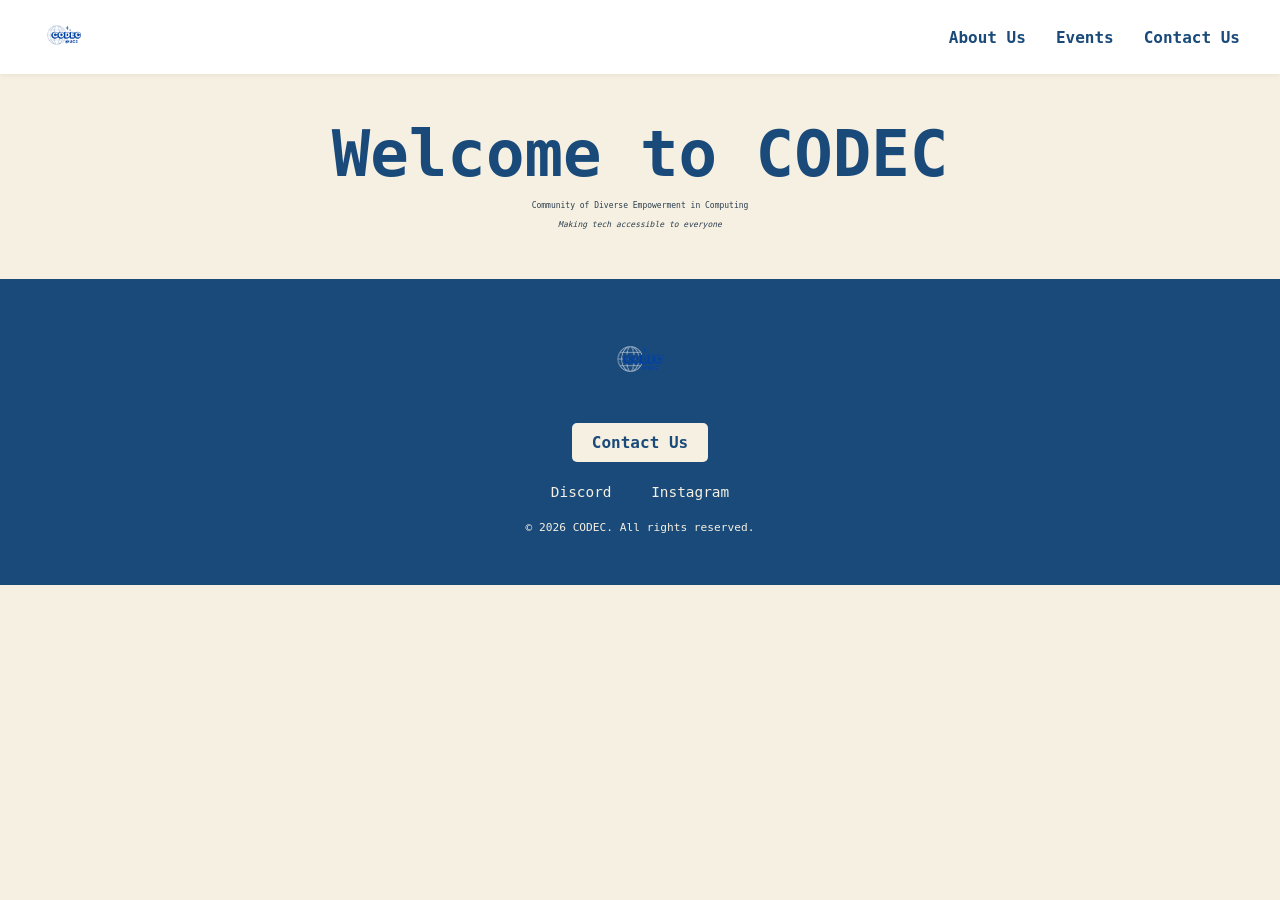
==== index.html @ 39ebc60e "Update index.html font size" ====
<!DOCTYPE html>
<html>
<head>
    <title>CODEC | Home</title>
    <style>
        /* Global Styles */
        body { 
            font-family: Menlo, Consolas, monaco, monospace; 
            background-color: #f5f0e1; /* Tan */
            color: #2c3e50; /* Blue */
            margin: 0;
            padding: 0;
            text-align: center;
        }

      header {
        background-color: #ffffff;
        padding: 5px 40px;
        display: flex;
        justify-content: space-between; /* This keeps them on opposite ends */
        align-items: center;
        box-shadow: 0 2px 5px rgba(0,0,0,0.05);
        position: sticky;
        top: 0;
        z-index: 100;
    }
    
    .nav-links {
        display: flex;
        gap: 30px;
    }

    .nav-links a {
        text-decoration: none;
        color: #1a4a7a;
        font-weight: bold;
        transition: 0.3s;
        margin-left: 0; 
    }

        .header-logo img {
            height: 60px;
            transition: 0.3s;
        }

        /* --- MAIN CONTENT --- */
        .hero-section h1 { 
            color: #1a4a7a; 
            font-size: 4em; /* Increased from 3em to 4.5em */
            margin-bottom: 10px; 
        }
        
        .hero-section p {
            font-size: 0.5em; /* This makes the sub-text easier to read */
            max-width: 500px;
            margin: 10px auto; /* Centers the paragraph text block */
        }

        .watermark {
            position: fixed;
            top: 50%;
            left: 50%;
            transform: translate(-50%, -50%);
            width: 400px;
            opacity: 0.05;
            z-index: -1;
            pointer-events: none;
        }

        h1 { color: #1a4a7a; font-size: 3em; margin-bottom: 10px; }

        /* --- FOOTER --- */
        footer {
            background-color: #1a4a7a; /* Blue footer */
            color: #f5f0e1; /* Tan text */
            padding: 40px 20px;
            margin-top: 50px;
        }

        .footer-logo {
            width: 80px;
            margin-bottom: 20px;
            aspect-ratio: 1 / 1;
            object-fit: contain;
            transition: 0.3s;
        }

        .footer-btn {
            display: inline-block;
            padding: 10px 20px;
            background-color: #f5f0e1;
            color: #1a4a7a;
            text-decoration: none;
            border-radius: 5px;
            font-weight: bold;
            margin-bottom: 20px;
        }

        .social-links a {
            color: #f5f0e1;
            text-decoration: none;
            margin: 0 15px;
            font-size: 0.9em;
            border-bottom: 1px solid transparent;
        }

        .social-links a:hover {
            border-bottom: 1px solid #f5f0e1;
        }
    </style>
</head>
<body>

    <img src="logo.png" class="watermark" alt="">

    <header>
        <a href="index.html" class="header-logo">
            <img src="CODEC_transparent.png" alt="CODEC Home">
        </a>
        
        <div class="nav-links">
            <a href="about_us.html">About Us</a>
            <a href="events.html">Events</a>
            <a href="contact.html">Contact Us</a>
        </div>  
    </header>

    <div class="hero-section">
        <h1>Welcome to CODEC</h1>
        <p>Community of Diverse Empowerment in Computing</p>
        <p style="font-style: italic;">Making tech accessible to everyone</p>
    </div>

    <footer>
        <img src="CODEC.png" alt="CODEC Logo" class="footer-logo">
        <br>
        <a href="contact.html" class="footer-btn">Contact Us</a>
        
        <div class="social-links">
            <a href="https://discord.gg/QSYSCFb" target="_blank">Discord</a>
            <a href="https://www.instagram.com/codec.uci/" target="_blank">Instagram</a>
        </div>
        <p style="font-size: 0.7em; margin-top: 20px;">© 2026 CODEC. All rights reserved.</p>
    </footer>

</body>
</html>
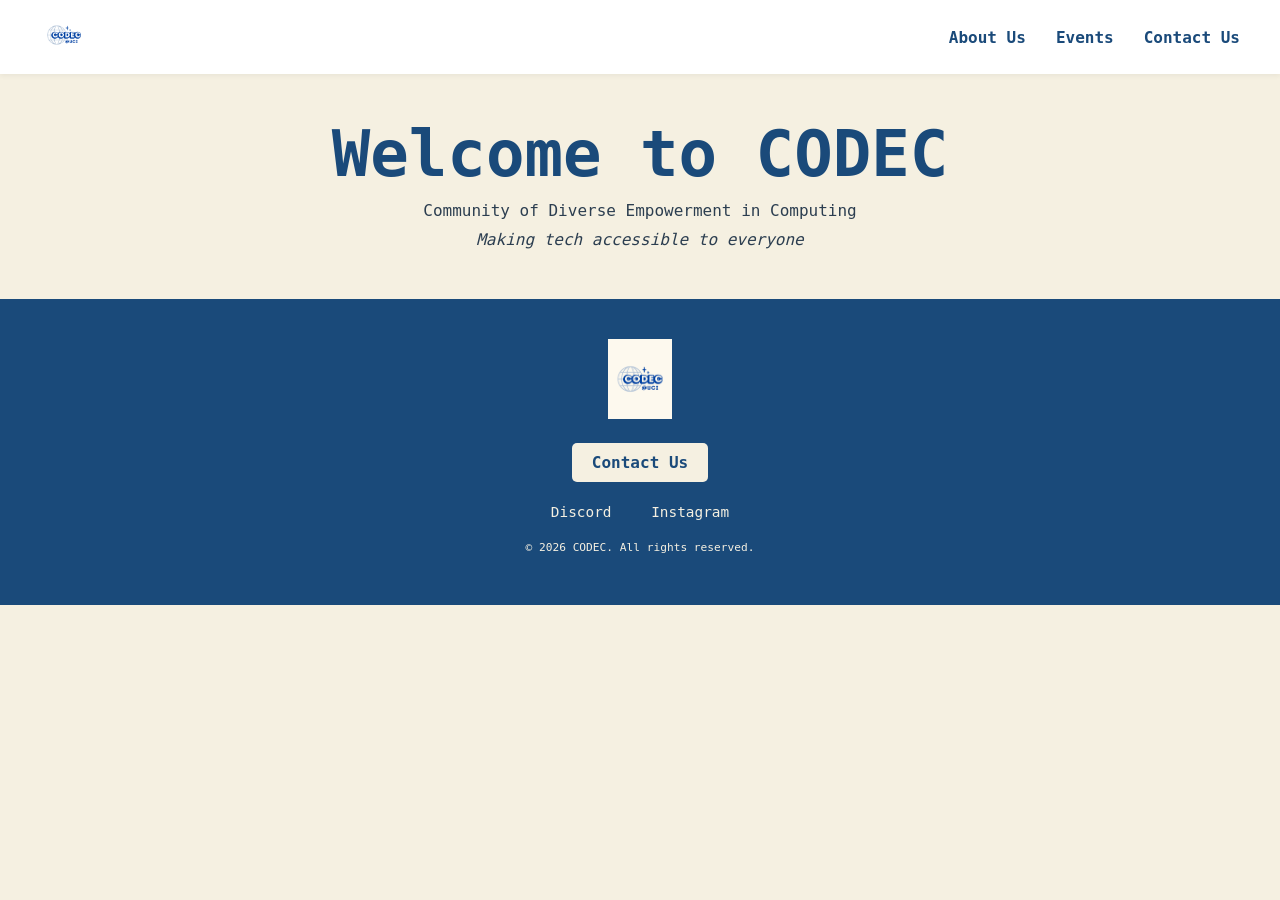
==== commit 376882cb: "Update index.html font" ====
--- a/index.html
+++ b/index.html
@@ -17,7 +17,7 @@
         background-color: #ffffff;
         padding: 5px 40px;
         display: flex;
-        justify-content: space-between; /* This keeps them on opposite ends */
+        justify-content: space-between;
         align-items: center;
         box-shadow: 0 2px 5px rgba(0,0,0,0.05);
         position: sticky;
@@ -46,14 +46,14 @@
         /* --- MAIN CONTENT --- */
         .hero-section h1 { 
             color: #1a4a7a; 
-            font-size: 4em; /* Increased from 3em to 4.5em */
+            font-size: 4em;
             margin-bottom: 10px; 
         }
         
         .hero-section p {
-            font-size: 0.5em; /* This makes the sub-text easier to read */
+            font-size: 1em; 
             max-width: 500px;
-            margin: 10px auto; /* Centers the paragraph text block */
+            margin: 10px auto;
         }
 
         .watermark {
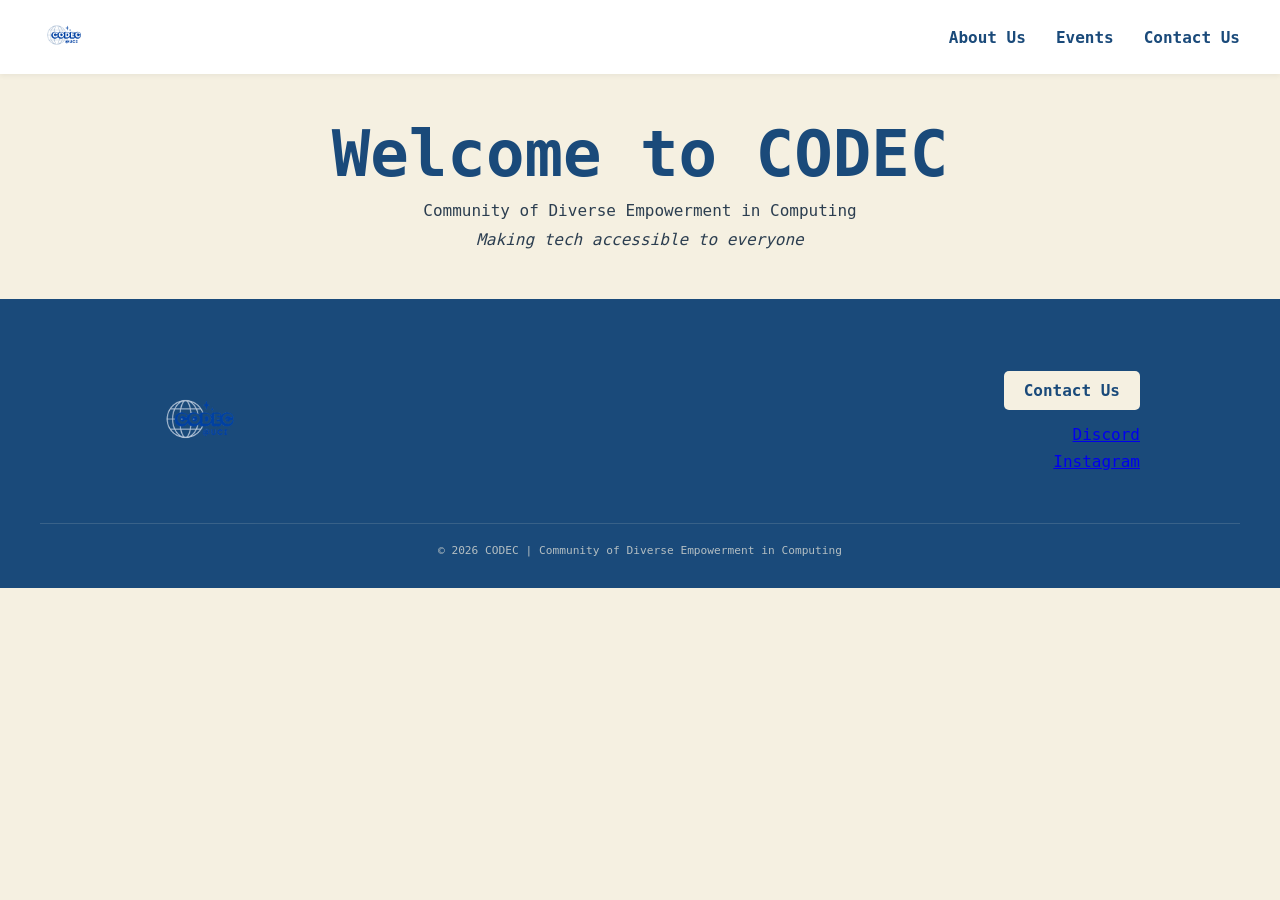
==== commit eb3a428c: "Update index.html changed footer" ====
--- a/index.html
+++ b/index.html
@@ -71,20 +71,45 @@
 
         /* --- FOOTER --- */
         footer {
-            background-color: #1a4a7a; /* Blue footer */
-            color: #f5f0e1; /* Tan text */
-            padding: 40px 20px;
+            background-color: #1a4a7a; /* Blue */
+            color: #f5f0e1; /* Tan */
+            padding: 60px 40px 20px 40px; /* Extra top padding for the logo */
             margin-top: 50px;
         }
-
+        
+        .footer-container {
+            display: flex;
+            justify-content: space-between; /* Logo left, Socials right */
+            align-items: center;
+            max-width: 1000px;
+            margin: 0 auto; /* Centers the whole footer content on the screen */
+        }
+        
         .footer-logo {
-            width: 80px;
-            margin-bottom: 20px;
-            aspect-ratio: 1 / 1;
-            object-fit: contain;
+            width: 120px;
+            height: 120px;
+            object-fit: contain; /* Squares logo */
             transition: 0.3s;
         }
-
+        
+        .footer-logo:hover {
+            transform: scale(1.05);
+        }
+        
+        .footer-right {
+            display: flex;
+            flex-direction: column; /* Stacks the button and the links */
+            align-items: flex-end;   /* Aligns them to the right side */
+            gap: 15px;
+        }
+        
+        .social-links {
+            display: flex;
+            flex-direction: column; /* Stacks Discord and Instagram */
+            gap: 8px;
+            text-align: right;
+        }
+        
         .footer-btn {
             display: inline-block;
             padding: 10px 20px;
@@ -93,19 +118,14 @@
             text-decoration: none;
             border-radius: 5px;
             font-weight: bold;
-            margin-bottom: 20px;
         }
-
-        .social-links a {
-            color: #f5f0e1;
-            text-decoration: none;
-            margin: 0 15px;
-            font-size: 0.9em;
-            border-bottom: 1px solid transparent;
-        }
-
-        .social-links a:hover {
-            border-bottom: 1px solid #f5f0e1;
+        
+        .copyright {
+            font-size: 0.7em;
+            margin-top: 40px;
+            opacity: 0.7;
+            border-top: 1px solid rgba(245, 240, 225, 0.2);
+            padding-top: 20px;
         }
     </style>
 </head>
@@ -132,15 +152,22 @@
     </div>
 
     <footer>
-        <img src="CODEC.png" alt="CODEC Logo" class="footer-logo">
-        <br>
-        <a href="contact.html" class="footer-btn">Contact Us</a>
-        
-        <div class="social-links">
-            <a href="https://discord.gg/QSYSCFb" target="_blank">Discord</a>
-            <a href="https://www.instagram.com/codec.uci/" target="_blank">Instagram</a>
+        <div class="footer-container">
+            <div class="footer-left">
+                <a href="index.html">
+                    <img src="CODEC_transparent.png" alt="CODEC Logo" class="footer-logo">
+                </a>
+            </div>
+    
+            <div class="footer-right">
+                <a href="contact.html" class="footer-btn">Contact Us</a>
+                <div class="social-links">
+                    <a href="https://discord.gg/QSYSCFb" target="_blank">Discord</a>
+                    <a href="https://www.instagram.com/codec.uci/" target="_blank">Instagram</a>
+                </div>
+            </div>
         </div>
-        <p style="font-size: 0.7em; margin-top: 20px;">© 2026 CODEC. All rights reserved.</p>
+        <p class="copyright">© 2026 CODEC | Community of Diverse Empowerment in Computing</p>
     </footer>
 
 </body>
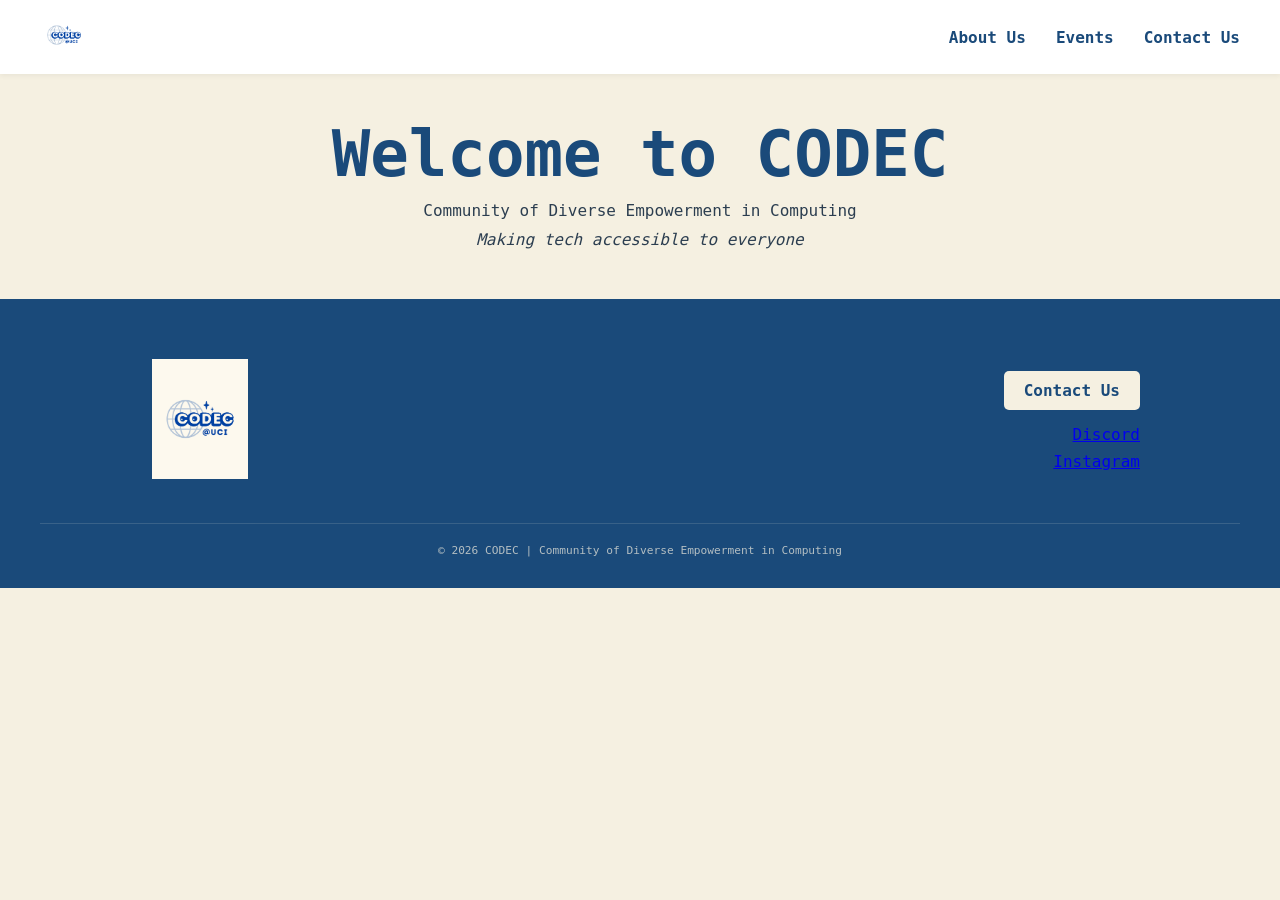
==== commit 752e09b5: "Update index.html wrong logo" ====
--- a/index.html
+++ b/index.html
@@ -155,7 +155,7 @@
         <div class="footer-container">
             <div class="footer-left">
                 <a href="index.html">
-                    <img src="CODEC_transparent.png" alt="CODEC Logo" class="footer-logo">
+                    <img src="CODEC.jpg" alt="CODEC Logo" class="footer-logo">
                 </a>
             </div>
     
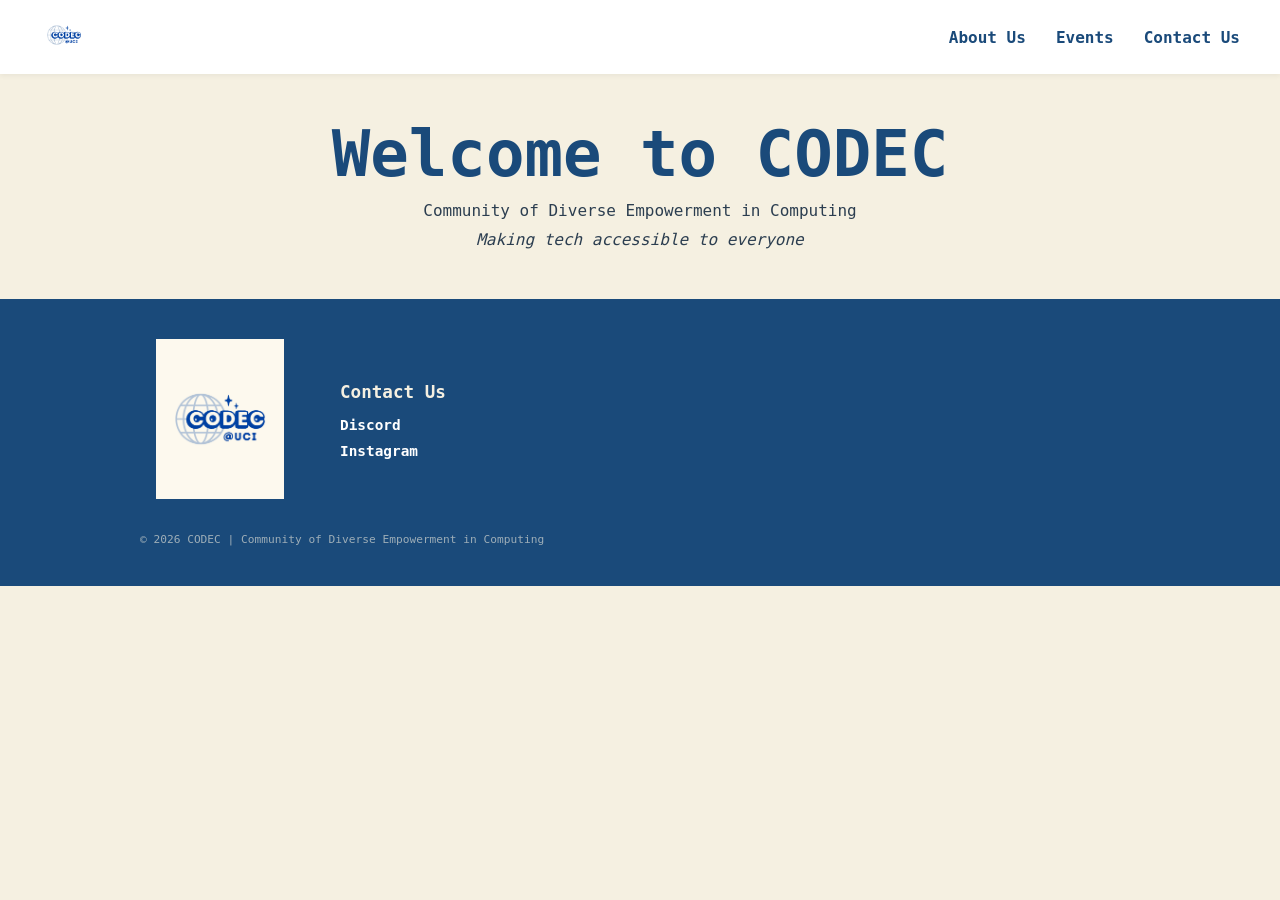
==== commit 8e5c4b76: "Update index.html how do i make this thing square bro" ====
--- a/index.html
+++ b/index.html
@@ -71,61 +71,66 @@
 
         /* --- FOOTER --- */
         footer {
-            background-color: #1a4a7a; /* Blue */
-            color: #f5f0e1; /* Tan */
-            padding: 60px 40px 20px 40px; /* Extra top padding for the logo */
+            background-color: #1a4a7a;
+            color: #f5f0e1;
+            padding: 40px 20px;
             margin-top: 50px;
+            text-align: left; /* Aligns the copyright and content to the left */
         }
         
-        .footer-container {
+        .footer-content {
             display: flex;
-            justify-content: space-between; /* Logo left, Socials right */
-            align-items: center;
+            align-items: center; /* Centers items vertically */
+            gap: 40px;           /* Sets a specific distance from the logo */
             max-width: 1000px;
-            margin: 0 auto; /* Centers the whole footer content on the screen */
+            margin: 0 auto;      /* Keeps the whole unit centered on the page */
         }
         
         .footer-logo {
-            width: 120px;
-            height: 120px;
-            object-fit: contain; /* Squares logo */
+            width: 160px;
+            height: 160px;
+            object-ratio: 1/1;
+            object-fit: contain;
+        }
+        
+        .footer-links-stack {
+            display: flex;
+            flex-direction: column;
+            gap: 10px;
+        }
+        
+        /* Base style for all footer links */
+        .footer-links-stack a {
+            text-decoration: none;
+            font-weight: bold;
             transition: 0.3s;
         }
         
-        .footer-logo:hover {
-            transform: scale(1.05);
+        /* Contact Us link (plain tan/white) */
+        .contact-text-link {
+            color: #f5f0e1;
+            font-size: 1.1em;
+            margin-bottom: 5px;
         }
         
-        .footer-right {
-            display: flex;
-            flex-direction: column; /* Stacks the button and the links */
-            align-items: flex-end;   /* Aligns them to the right side */
-            gap: 15px;
+        /* Discord & Instagram links (white with glow) */
+        .glow-link {
+            color: #ffffff;
+            font-size: 0.9em;
         }
         
-        .social-links {
-            display: flex;
-            flex-direction: column; /* Stacks Discord and Instagram */
-            gap: 8px;
-            text-align: right;
-        }
-        
-        .footer-btn {
-            display: inline-block;
-            padding: 10px 20px;
-            background-color: #f5f0e1;
-            color: #1a4a7a;
-            text-decoration: none;
-            border-radius: 5px;
-            font-weight: bold;
+        .glow-link:hover {
+            color: #ffffff;
+            /* This creates the "Glow" effect */
+            text-shadow: 0 0 8px rgba(255, 255, 255, 0.8), 0 0 20px rgba(255, 255, 255, 0.5);
+            transform: translateX(5px); /* Slight shift to the right on hover */
         }
         
         .copyright {
+            max-width: 1000px;
+            margin: 30px auto 0 auto;
             font-size: 0.7em;
-            margin-top: 40px;
-            opacity: 0.7;
-            border-top: 1px solid rgba(245, 240, 225, 0.2);
-            padding-top: 20px;
+            opacity: 0.6;
         }
     </style>
 </head>
@@ -152,19 +157,15 @@
     </div>
 
     <footer>
-        <div class="footer-container">
-            <div class="footer-left">
-                <a href="index.html">
-                    <img src="CODEC.jpg" alt="CODEC Logo" class="footer-logo">
-                </a>
-            </div>
+        <div class="footer-content">
+            <a href="index.html">
+                <img src="CODEC.jpg" alt="CODEC Logo" class="footer-logo">
+            </a>
     
-            <div class="footer-right">
-                <a href="contact.html" class="footer-btn">Contact Us</a>
-                <div class="social-links">
-                    <a href="https://discord.gg/QSYSCFb" target="_blank">Discord</a>
-                    <a href="https://www.instagram.com/codec.uci/" target="_blank">Instagram</a>
-                </div>
+            <div class="footer-links-stack">
+                <a href="contact.html" class="contact-text-link">Contact Us</a>
+                <a href="https://discord.gg/QSYSCFb" target="_blank" class="glow-link">Discord</a>
+                <a href="https://www.instagram.com/codec.uci/" target="_blank" class="glow-link">Instagram</a>
             </div>
         </div>
         <p class="copyright">© 2026 CODEC | Community of Diverse Empowerment in Computing</p>
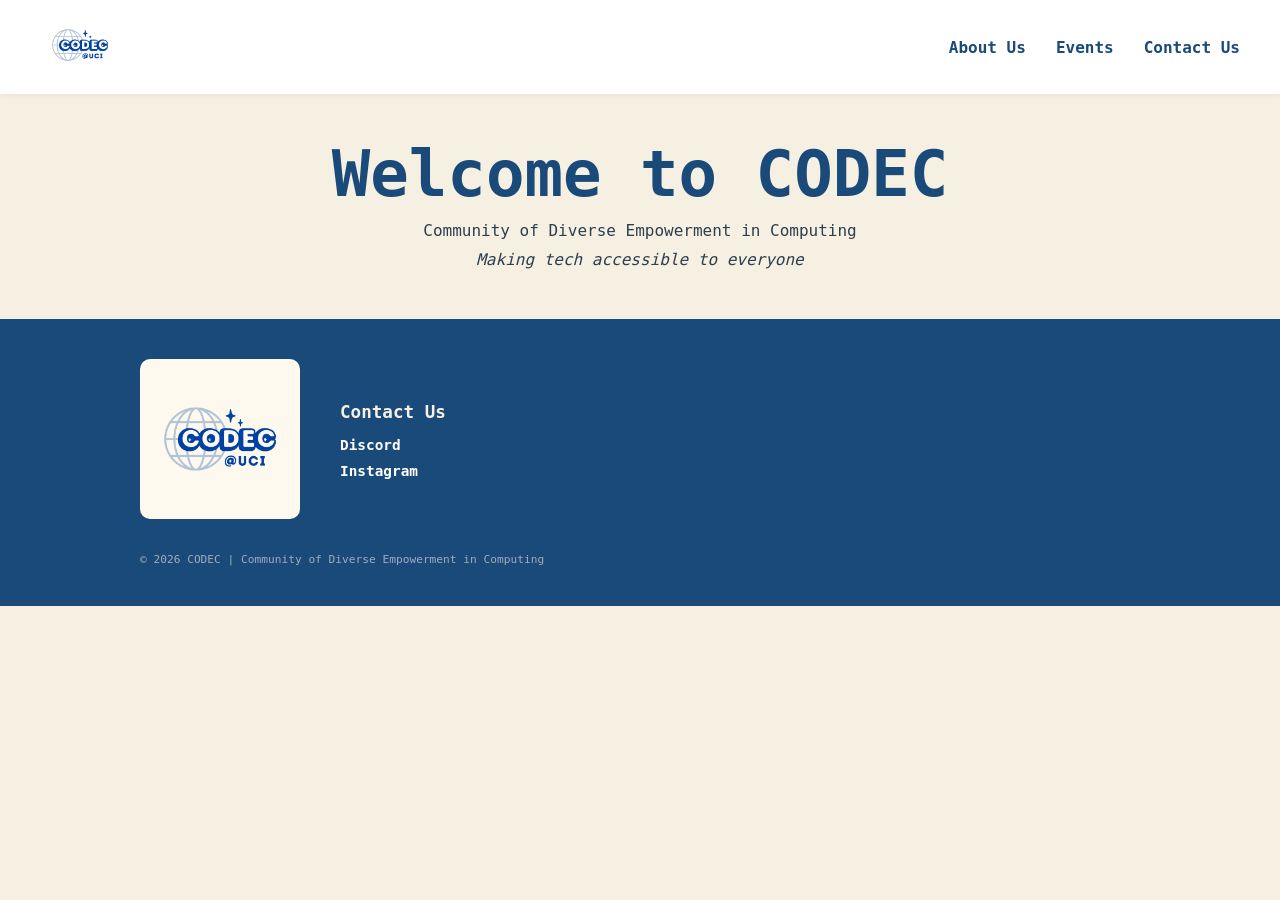
==== commit d05e6d92: "Update index.html logo please" ====
--- a/index.html
+++ b/index.html
@@ -39,7 +39,10 @@
     }
 
         .header-logo img {
-            height: 60px;
+            height: 80px;
+            width: 80px;
+            aspect-ratio: 1/1;
+            object-fit: cover;
             transition: 0.3s;
         }
 
@@ -89,8 +92,9 @@
         .footer-logo {
             width: 160px;
             height: 160px;
-            object-ratio: 1/1;
-            object-fit: contain;
+            aspect-ratio: 1/1;
+            object-fit: cover;
+            border-radius: 10px;
         }
         
         .footer-links-stack {
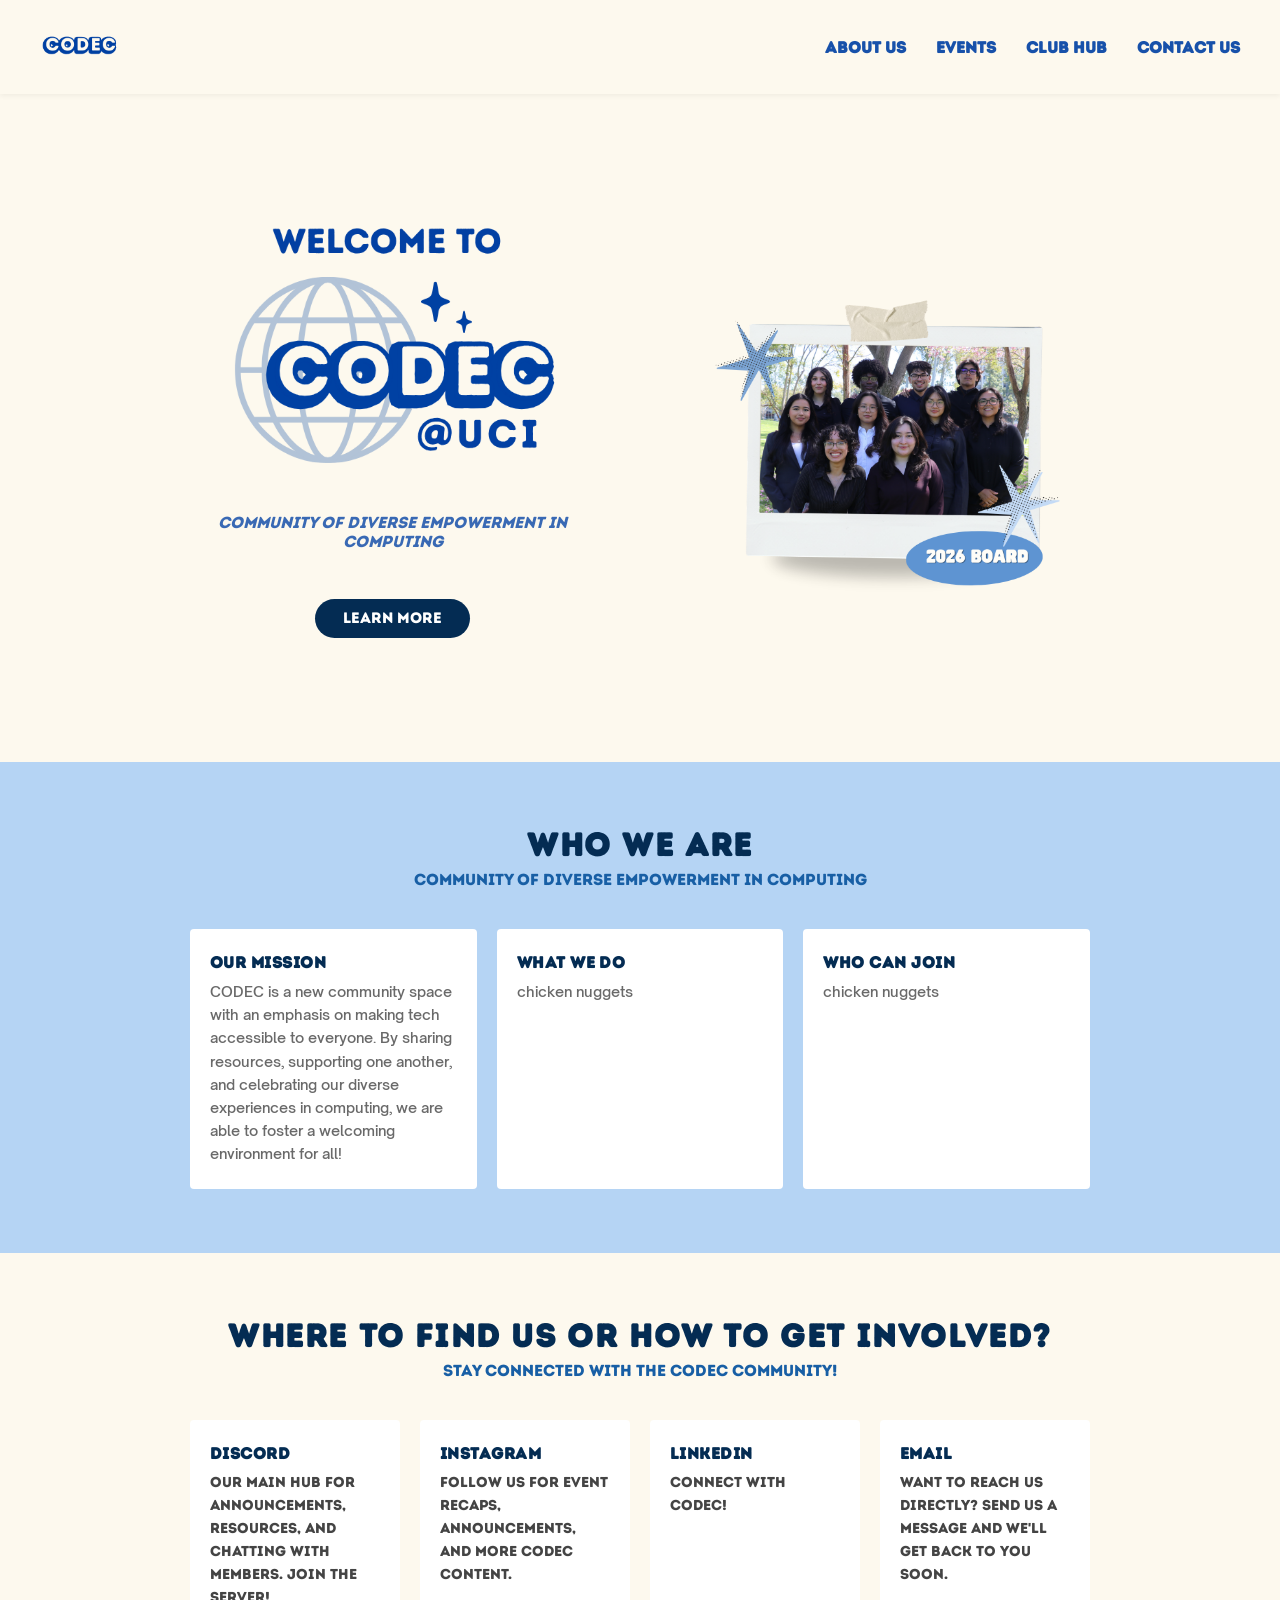
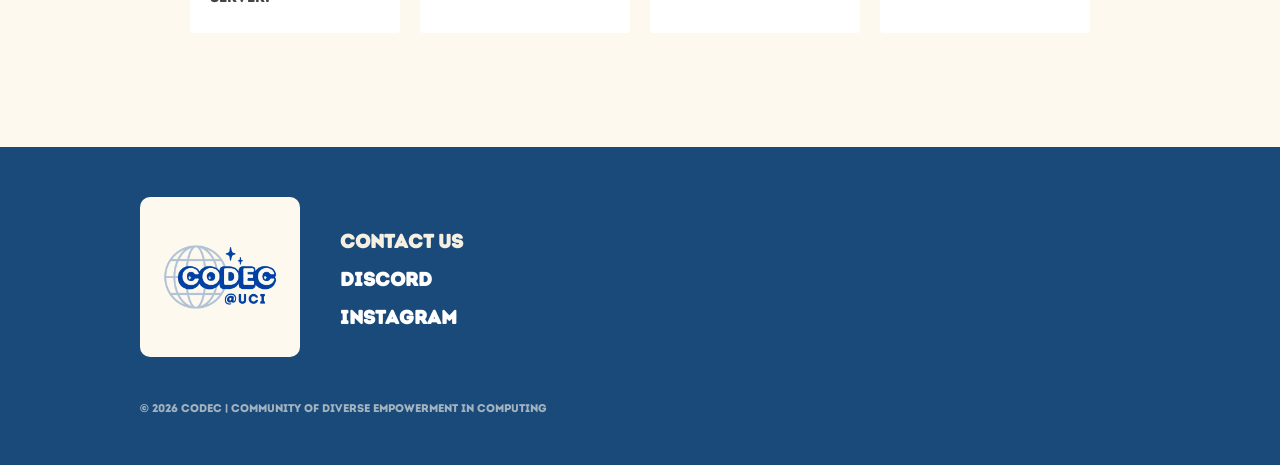
==== commit 6c24f516: "Merge pull request #2 from akritis2/viviana-ui-edits 4-17 UI Changes" ====
--- a/index.html
+++ b/index.html
@@ -2,178 +2,66 @@
 <html>
 <head>
     <title>CODEC | Home</title>
-    <style>
-        /* Global Styles */
-        body { 
-            font-family: Menlo, Consolas, monaco, monospace; 
-            background-color: #f5f0e1; /* Tan */
-            color: #2c3e50; /* Blue */
-            margin: 0;
-            padding: 0;
-            text-align: center;
-        }
-
-      header {
-        background-color: #ffffff;
-        padding: 5px 40px;
-        display: flex;
-        justify-content: space-between;
-        align-items: center;
-        box-shadow: 0 2px 5px rgba(0,0,0,0.05);
-        position: sticky;
-        top: 0;
-        z-index: 100;
-    }
-    
-    .nav-links {
-        display: flex;
-        gap: 30px;
-    }
-
-    .nav-links a {
-        text-decoration: none;
-        color: #1a4a7a;
-        font-weight: bold;
-        transition: 0.3s;
-        margin-left: 0; 
-    }
-
-        .header-logo img {
-            height: 80px;
-            width: 80px;
-            aspect-ratio: 1/1;
-            object-fit: cover;
-            transition: 0.3s;
-        }
-
-        /* --- MAIN CONTENT --- */
-        .hero-section h1 { 
-            color: #1a4a7a; 
-            font-size: 4em;
-            margin-bottom: 10px; 
-        }
-        
-        .hero-section p {
-            font-size: 1em; 
-            max-width: 500px;
-            margin: 10px auto;
-        }
-
-        .watermark {
-            position: fixed;
-            top: 50%;
-            left: 50%;
-            transform: translate(-50%, -50%);
-            width: 400px;
-            opacity: 0.05;
-            z-index: -1;
-            pointer-events: none;
-        }
-
-        h1 { color: #1a4a7a; font-size: 3em; margin-bottom: 10px; }
-
-        /* --- FOOTER --- */
-        footer {
-            background-color: #1a4a7a;
-            color: #f5f0e1;
-            padding: 40px 20px;
-            margin-top: 50px;
-            text-align: left; /* Aligns the copyright and content to the left */
-        }
-        
-        .footer-content {
-            display: flex;
-            align-items: center; /* Centers items vertically */
-            gap: 40px;           /* Sets a specific distance from the logo */
-            max-width: 1000px;
-            margin: 0 auto;      /* Keeps the whole unit centered on the page */
-        }
-        
-        .footer-logo {
-            width: 160px;
-            height: 160px;
-            aspect-ratio: 1/1;
-            object-fit: cover;
-            border-radius: 10px;
-        }
-        
-        .footer-links-stack {
-            display: flex;
-            flex-direction: column;
-            gap: 10px;
-        }
-        
-        /* Base style for all footer links */
-        .footer-links-stack a {
-            text-decoration: none;
-            font-weight: bold;
-            transition: 0.3s;
-        }
-        
-        /* Contact Us link (plain tan/white) */
-        .contact-text-link {
-            color: #f5f0e1;
-            font-size: 1.1em;
-            margin-bottom: 5px;
-        }
-        
-        /* Discord & Instagram links (white with glow) */
-        .glow-link {
-            color: #ffffff;
-            font-size: 0.9em;
-        }
-        
-        .glow-link:hover {
-            color: #ffffff;
-            /* This creates the "Glow" effect */
-            text-shadow: 0 0 8px rgba(255, 255, 255, 0.8), 0 0 20px rgba(255, 255, 255, 0.5);
-            transform: translateX(5px); /* Slight shift to the right on hover */
-        }
-        
-        .copyright {
-            max-width: 1000px;
-            margin: 30px auto 0 auto;
-            font-size: 0.7em;
-            opacity: 0.6;
-        }
-    </style>
+    <link rel="stylesheet" href="style.css">
 </head>
 <body>
 
-    <img src="logo.png" class="watermark" alt="">
-
-    <header>
-        <a href="index.html" class="header-logo">
-            <img src="CODEC_transparent.png" alt="CODEC Home">
-        </a>
-        
-        <div class="nav-links">
-            <a href="about_us.html">About Us</a>
-            <a href="events.html">Events</a>
-            <a href="contact.html">Contact Us</a>
-        </div>  
-    </header>
+    <!--<img src="images/OFFICAL_LOGO.png" class="watermark" alt="">-->
 
     <div class="hero-section">
-        <h1>Welcome to CODEC</h1>
-        <p>Community of Diverse Empowerment in Computing</p>
-        <p style="font-style: italic;">Making tech accessible to everyone</p>
+        <div class="hero-text">
+            <img src="images\WELCOME-CODEC-LOGO.png" alt="Welcome to CODEC" class="hero-logo">
+            <p class="hero-subtitle">Community of Diverse Empowerment in Computing</p>
+            <a href="#about" class="nav-button">Learn More</a>
+        </div>
+        <div class="hero-image">
+            <img src="images\homepage-board.png" alt="CODEC community">
+        </div>
     </div>
 
-    <footer>
-        <div class="footer-content">
-            <a href="index.html">
-                <img src="CODEC.jpg" alt="CODEC Logo" class="footer-logo">
-            </a>
-    
-            <div class="footer-links-stack">
-                <a href="contact.html" class="contact-text-link">Contact Us</a>
-                <a href="https://discord.gg/QSYSCFb" target="_blank" class="glow-link">Discord</a>
-                <a href="https://www.instagram.com/codec.uci/" target="_blank" class="glow-link">Instagram</a>
+
+    <div class="about-section">
+        <h2 class="about-title">Who We Are</h2>
+        <p class="about-subtitle">Community of Diverse Empowerment in Computing</p>
+        <div class="about-cards">
+            <div class="about-card">
+                <h3>Our Mission</h3>
+                <p class="hero-tagline">CODEC is a new community space with an emphasis on making tech accessible to everyone. By sharing resources, supporting one another, and celebrating our diverse experiences in computing, we are able to foster a welcoming environment for all!</p>
+            </div>
+            <div class="about-card">
+                <h3>What We Do</h3>
+                <p class="hero-tagline">chicken nuggets</p>
+            </div>
+            <div class="about-card">
+                <h3>Who Can Join</h3>
+                <p class="hero-tagline">chicken nuggets</p>
             </div>
         </div>
-        <p class="copyright">© 2026 CODEC | Community of Diverse Empowerment in Computing</p>
-    </footer>
+    </div>
 
+    <div class="social-section">
+        <h2 class="about-title">Where to find us or How to get involved?</h2>
+        <p class="about-subtitle">Stay connected with the CODEC community!</p>
+        <div class="about-cards">
+            <div class="about-card">
+                <h3>Discord</h3>
+                <p>Our main hub for announcements, resources, and chatting with members. Join the server!</p>
+            </div>
+            <div class="about-card">
+                <h3>Instagram</h3>
+                <p>Follow us for event recaps, announcements, and more CODEC content.</p>
+            </div>
+            <div class="about-card">
+                <h3>LinkedIn</h3>
+                <p>Connect with CODEC!</p>
+            </div>
+            <div class="about-card">
+                <h3>Email</h3>
+                <p>Want to reach us directly? Send us a message and we'll get back to you soon.</p>
+            </div>
+        </div>
+    </div>
+
+    <script src="components.js"></script>
 </body>
 </html>
--- a/style.css
+++ b/style.css
@@ -0,0 +1,418 @@
+/* Global Styles */
+@font-face {
+    font-family: 'intro-rust';       
+    src: url('fonts/intro_rust.otf') format('opentype');
+    font-weight: normal;
+    font-style: normal;
+}
+
+@font-face {
+    font-family: 'open-sauce';       
+    src: url('fonts/OpenSauceOne-Medium.ttf') format('opentype');
+    font-weight: normal;
+    font-style: normal;
+}
+
+body { 
+    font-family: 'intro-rust';
+    /*font-family: "Verdana", "Geneva", "Tahoma", sans-serif, monospace; */
+    background-color: #FDF9EE; 
+    color: #1751AA; 
+    margin: 0;
+    padding: 0;
+    text-align: center;
+}
+
+/* --- HEADER --- */
+header {
+    background-color: #FDF9EE;
+    padding: 5px 40px;
+    display: flex;
+    justify-content: space-between;
+    align-items: center;
+    box-shadow: 0 2px 5px rgba(0,0,0,0.05);
+    position: sticky;
+    top: 0;
+    z-index: 100;
+}
+
+.header-logo img {
+    background-color: transparent !important;
+    height: 80px;
+    width: 80px;
+    aspect-ratio: 1/1;
+    object-fit: cover;
+    transition: 0.3s;
+}
+
+.header-glow {
+    color: #1751AA; /* Your dark blue */
+    text-decoration: none;
+    font-weight: bold;
+    transition: color 0.3s ease; /* This makes the color fade in smoothly */
+}
+
+.header-glow:hover {
+    color: #81c6f4; /* A lighter, "active" blue */
+}
+
+.nav-links {
+    display: flex;
+    gap: 30px;
+}
+
+.nav-links a {
+    text-decoration: none;
+    color: #1751AA;
+    font-weight: bold;
+    transition: 0.3s;
+}
+
+/* --- FOOTER --- */
+footer {
+    background-color: #1a4a7a;
+    color: #FDF9EE;
+    padding: 50px 20px;
+    margin-top: 50px;
+    text-align: left;
+}
+
+.footer-content {
+    display: flex;
+    align-items: center; 
+    gap: 40px;
+    max-width: 1000px;
+    margin: 0 auto;
+}
+
+.footer-logo {
+    width: 160px;
+    height: 160px;
+    aspect-ratio: 1/1;
+    object-fit: cover;
+    border-radius: 10px;
+}
+
+.footer-links-stack {
+    display: flex;
+    flex-direction: column;
+    gap: 15px;
+}
+
+.contact-text-link {
+    color: #f5f0e1;
+    font-size: 1.2em;
+    text-decoration: none;
+    font-weight: bold;
+}
+
+.glow-link {
+    color: #ffffff;
+    font-size: 1.2em;
+    text-decoration: none;
+    font-weight: bold;
+    transition: 0.3s;
+}
+
+.glow-link:hover {
+    text-shadow: 0 0 8px rgba(255, 255, 255, 0.8), 0 0 20px rgba(255, 255, 255, 0.5);
+}
+
+.copyright {
+    max-width: 1000px;
+    margin: 40px auto 0 auto;
+    font-size: 0.7em;
+    opacity: 0.6;
+}
+
+/* --- PAGE SPECIFIC CONTENT --- */
+.hero-section {
+    display: flex;
+    flex-direction: row;
+    align-items: center;
+    gap: 9rem;
+    padding: 4rem 17%;
+
+    min-height: 60vh;
+}
+
+.hero-text {
+    flex: 1;
+}
+
+.hero-text h1 {
+    font-size: 2.8rem;
+    margin-bottom: 0.5rem;
+}
+
+.hero-subtitle {
+    color: #1751AA
+    font-size: 1.1rem;
+    font-style: italic;
+    margin-bottom: 1.5rem;
+    opacity: 0.85;
+}
+
+.hero-tagline {
+    font-family: 'open-sauce';
+    color: #1751AA
+
+    font-size: 1rem;
+    line-height: 1.7;
+    opacity: 0.8;
+}
+
+.hero-image {
+    flex: 1;
+    display: flex;
+    justify-content: center;
+}
+.hero-logo {
+    width: 100%;
+    max-width: 500px;
+    height: auto;
+    margin-bottom: 1rem;
+}
+
+.hero-image img {
+    width: 100%;
+    max-width: 600px;
+    height: auto;
+    border-radius: 12px;
+    object-fit: cover;
+}
+
+.hero-section h1 { color: #1751AA; font-size: 4em; }
+
+.content-wrapper { max-width: 900px; margin: 60px auto; text-align: left; padding: 0 20px; }
+.mission-box { background: #fff; border-left: 8px solid #1751AA; padding: 30px; border-radius: 0 15px 15px 0; }
+
+.watermark {
+    position: fixed; top: 50%; left: 50%; transform: translate(-50%, -50%);
+    width: 400px; opacity: 0.05; z-index: -1; pointer-events: none;
+}
+
+/* --- ABOUT PAGE SPECIFIC --- */
+.about-page {
+    max-width: 1000px; /* Made the page wider as requested */
+}
+
+.main-title {
+    font-size: 3.5em; /* Larger title */
+    margin-bottom: 20px;
+}
+
+.intro-section {
+    font-size: 1.2em; /* Larger mission text */
+    line-height: 1.8;
+    margin-bottom: 60px;
+}
+
+.definition {
+    font-size: 1.4em;
+    color: #1a4a7a;
+}
+
+.section-heading {
+    text-align: left; /* Left aligned as requested */
+    font-size: 2.5em;
+    border-bottom: 3px solid #1a4a7a;
+    padding-bottom: 10px;
+    margin-bottom: 40px;
+}
+
+/* --- STACKED TEAM LAYOUT --- */
+.team-list {
+    display: flex;
+    flex-direction: column;
+    gap: 50px; /* Space between members */
+}
+
+.member-row {
+    display: flex;
+    align-items: flex-start;
+    gap: 40px;
+    text-align: left;
+    background: #ffffff;
+    padding: 30px;
+    border-radius: 15px;
+    box-shadow: 2px 4px 15px rgba(0,0,0,0.05);
+}
+
+.member-row img {
+    width: 250px; /* Large photo size */
+    height: 300px; /* Rectangular like WICS */
+    object-fit: cover;
+    border-radius: 10px;
+    border: 3px solid #1a4a7a;
+}
+
+.member-info h3 {
+    margin: 0;
+    font-size: 1.8em;
+    color: #1a4a7a;
+}
+
+.role {
+    font-weight: bold;
+    color: #d35400; /* Distinct color for the role */
+    margin: 5px 0 15px 0;
+    text-transform: uppercase;
+    letter-spacing: 1px;
+}
+
+.bio {
+    line-height: 1.6;
+    font-size: 1.05em;
+}
+
+/* Responsive adjustment for Mobile */
+@media (max-width: 768px) {
+    .member-row {
+        flex-direction: column;
+        align-items: center;
+        text-align: center;
+    }
+    .member-row img {
+        width: 100%;
+        height: auto;
+    }
+}
+
+/* --- BLOG / EVENTS STYLES --- */
+.blog-post {
+    background-color: #ffffff;
+    padding: 30px;
+    margin: 40px 0;
+    border-radius: 15px;
+    border-bottom: 8px solid #1a4a7a; /* Matches the mission box style */
+    box-shadow: 2px 4px 15px rgba(0,0,0,0.05);
+}
+
+.post-header {
+    display: flex;
+    align-items: center;
+    margin-bottom: 10px;
+}
+
+.date {
+    color: #1a4a7a;
+    font-weight: bold;
+    font-size: 0.85em;
+}
+
+.tag {
+    background: #e0d8c3;
+    color: #1a4a7a;
+    padding: 4px 12px;
+    border-radius: 5px;
+    font-size: 0.75em;
+    margin-left: 15px;
+    font-weight: bold;
+    text-transform: uppercase;
+}
+
+.blog-post h2 {
+    text-align: left; /* Keeps the post titles aligned with the text */
+    margin: 10px 0;
+}
+
+.blog-post ul {
+    margin-top: 10px;
+    padding-left: 20px;
+}
+
+.blog-post code {
+    background: #FDF9EE;
+    padding: 2px 5px;
+    border-radius: 4px;
+    color: #1a4a7a;
+}
+
+/* ABOUT ME SECTION :D */
+.about-section {
+    background-color: #B5D4F4;
+    padding: 4rem 5%;
+    text-align: center;
+}
+
+.about-title {
+    font-size: 2rem;
+    color: #042C53;
+    text-transform: uppercase;
+    letter-spacing: 0.05em;
+    margin: 0 0 0.4rem;
+}
+
+.about-subtitle {
+    color: #185FA5;
+    margin: 0 0 2.5rem;
+}
+
+.about-cards {
+    display: grid;
+    grid-template-columns: repeat(auto-fit, minmax(200px, 1fr));
+    gap: 1.25rem;
+    max-width: 900px;
+    margin: 0 auto;
+}
+
+.about-card {
+    background: #ffffff;
+    border-radius: 4px;
+    padding: 1.5rem 1.25rem;
+    text-align: left;
+}
+
+.about-card h3 {
+    font-size: 1rem;
+    color: #042C53;
+    text-transform: uppercase;
+    letter-spacing: 0.03em;
+    margin: 0 0 0.5rem;
+}
+
+.about-card p {
+    font-size: 0.9rem;
+    color: #444;
+    line-height: 1.6;
+    margin: 0;
+}
+
+.announcement-strip {
+    background-color: #185FA5;
+    color: #ffffff;
+    text-align: center;
+    padding: 0.6rem 5%;
+    font-size: 0.95rem;
+    margin: 0;
+}
+
+.announcement-strip p {
+    margin: 0;
+}
+
+.social-section {
+    background-color: #FDF9EE;
+    padding: 4rem 5%;
+    text-align: center;
+}
+
+.nav-button {
+    display: inline-block;
+    background-color: #042C53;
+    color: #ffffff;
+    text-decoration: none;
+    padding: 0.65rem 1.75rem;
+    border-radius: 999px;
+    font-size: 0.95rem;
+    margin-top: 1.5rem;
+}
+
+.nav-button:hover {
+    background-color: #185FA5;
+}
+
+html {
+    scroll-behavior: smooth;
+}
